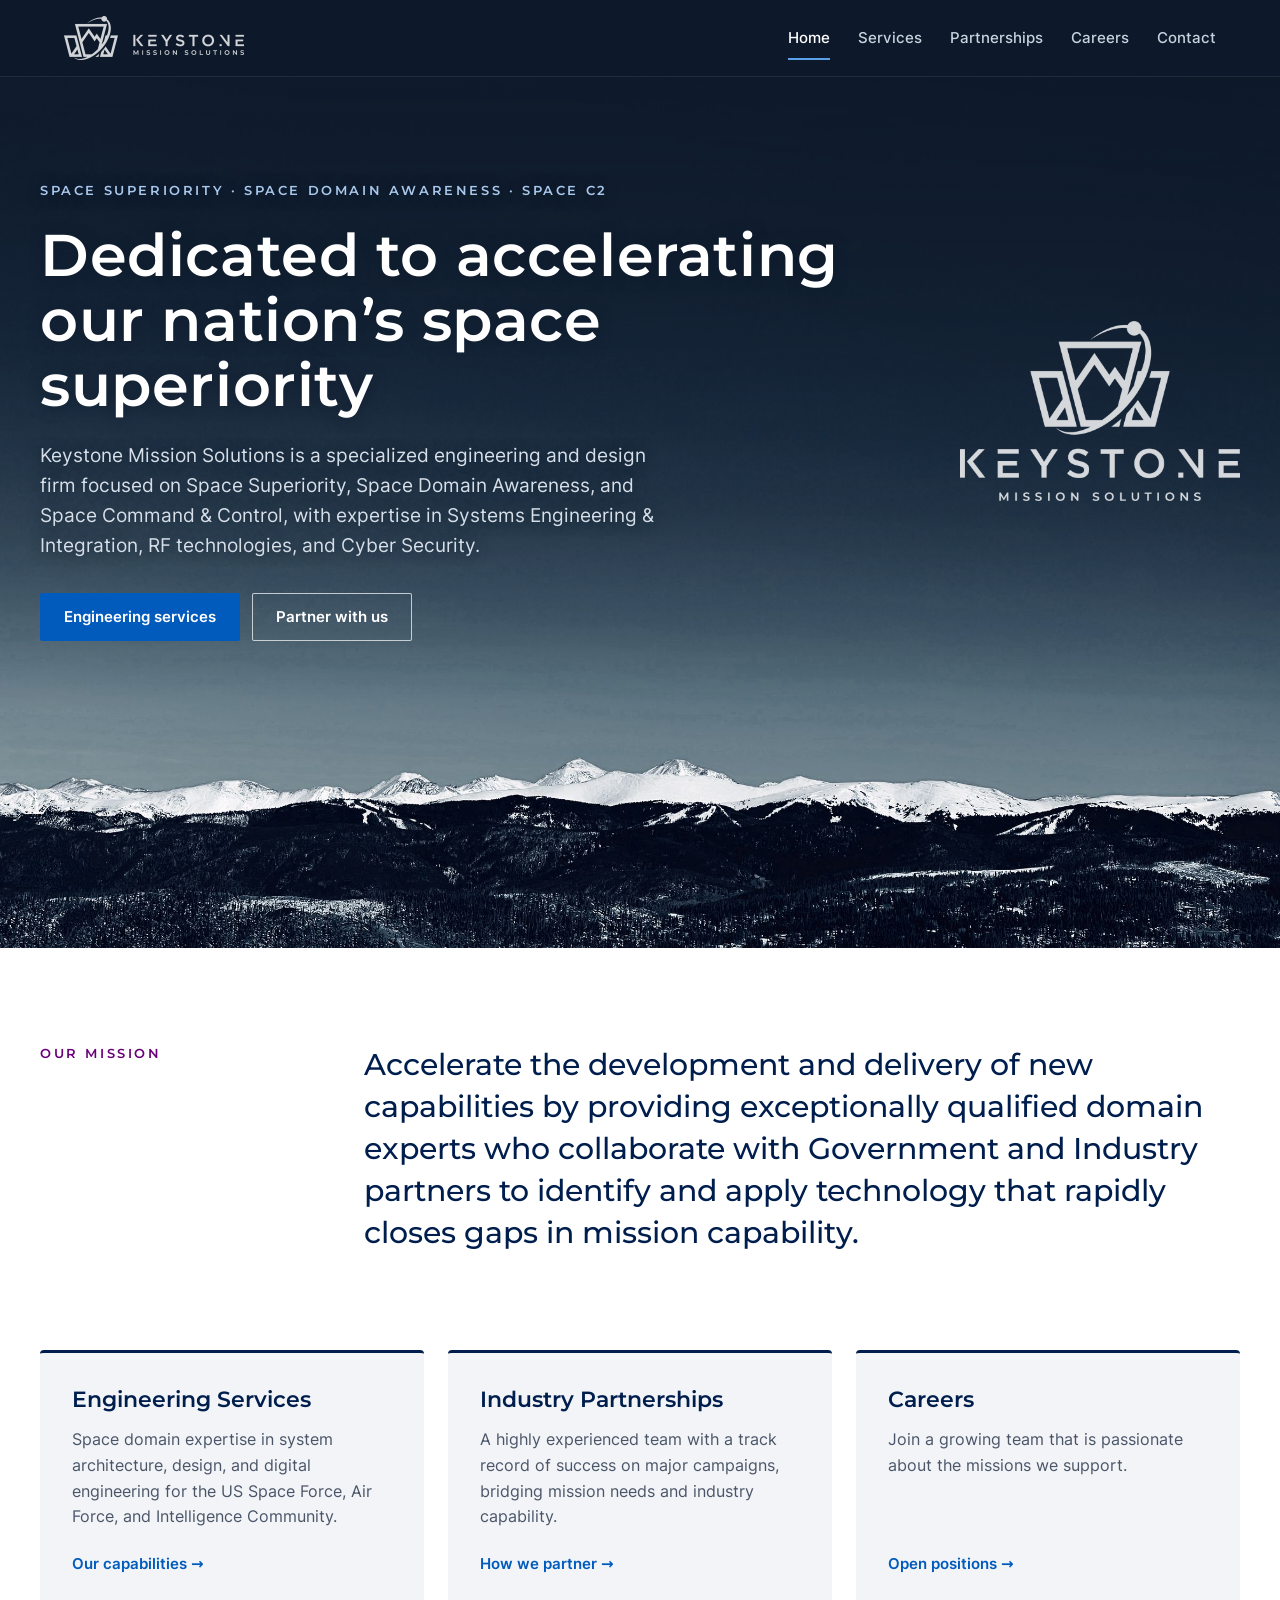
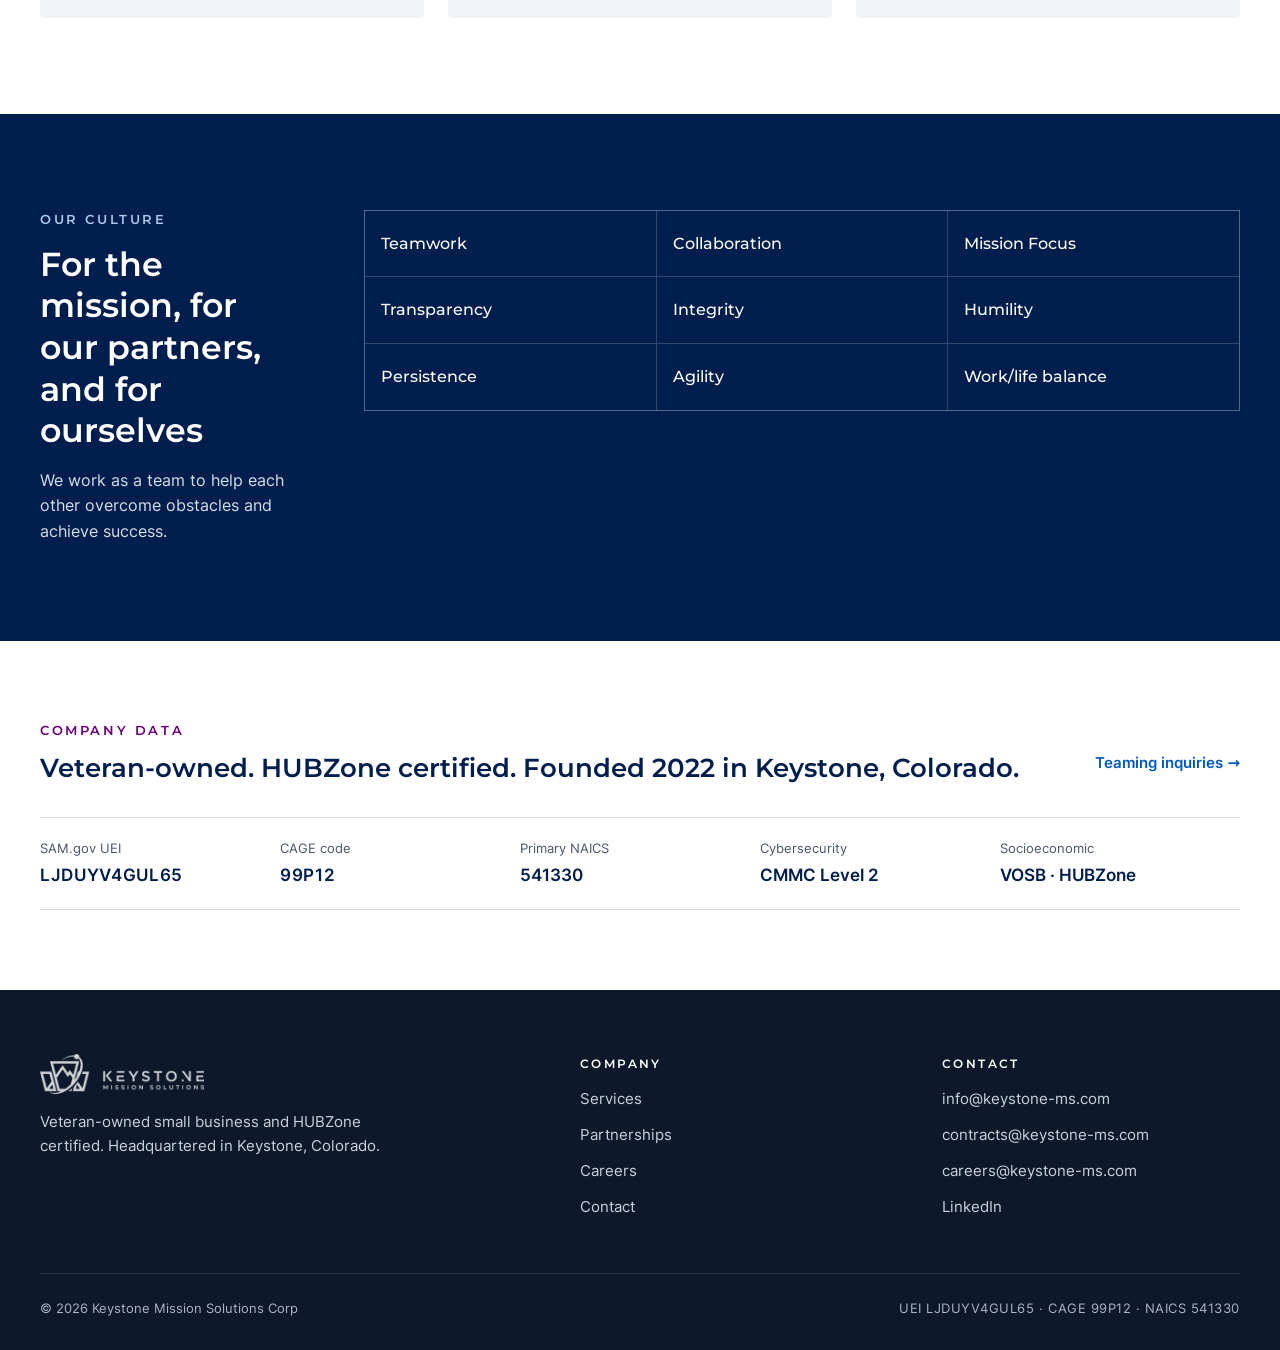
==== index.html @ 20e9da0e "Initial Keystone Mission Solutions website Co-Authored-By: Claude Opus 5.5 <noreply@anthropic.com> C" ====
<!doctype html>
<html lang="en">
<head>
<meta charset="utf-8">
<meta name="viewport" content="width=device-width, initial-scale=1">
<meta http-equiv="Content-Security-Policy" content="default-src 'self'; img-src 'self'; style-src 'self'; font-src 'self'; script-src 'self'; connect-src 'none'; object-src 'none'; frame-src 'none'; base-uri 'self'; form-action 'none'">
<meta name="referrer" content="strict-origin-when-cross-origin">
<title>Keystone Mission Solutions | Space Engineering & Mission Solutions</title>
<meta name="description" content="Keystone Mission Solutions is a veteran-owned, HUBZone-certified engineering and design firm focused on Space Superiority, Space Domain Awareness, and Space Command & Control.">
<link rel="canonical" href="https://keystone-ms.com/">
<meta property="og:type" content="website">
<meta property="og:site_name" content="Keystone Mission Solutions">
<meta property="og:title" content="Keystone Mission Solutions | Space Engineering & Mission Solutions">
<meta property="og:description" content="Keystone Mission Solutions is a veteran-owned, HUBZone-certified engineering and design firm focused on Space Superiority, Space Domain Awareness, and Space Command & Control.">
<meta property="og:url" content="https://keystone-ms.com/">
<meta property="og:image" content="https://keystone-ms.com/assets/img/og-image.jpg">
<meta name="twitter:card" content="summary_large_image">
<link rel="icon" href="favicon.ico" sizes="any">
<link rel="icon" type="image/png" href="assets/img/favicon-32.png">
<link rel="apple-touch-icon" href="assets/img/apple-touch-icon.png">
<link rel="preload" href="assets/fonts/montserrat-latin-600-normal.woff2" as="font" type="font/woff2" crossorigin>
<link rel="stylesheet" href="assets/css/site.css">
<script src="assets/js/site.js" defer></script>
</head>
<body>
<a class="skip" href="#main">Skip to content</a>
<header class="site-header">
  <div class="site-header__inner">
    <a class="site-header__logo" href="./" aria-label="Keystone Mission Solutions home"><img src="assets/img/logo-horizontal-white.png" alt="Keystone Mission Solutions" width="180" height="44"></a>
    <nav aria-label="Main">
      <ul class="nav">
        <li><a href="./" aria-current="page">Home</a></li>
        <li><a href="services.html">Services</a></li>
        <li><a href="partnerships.html">Partnerships</a></li>
        <li><a href="careers.html">Careers</a></li>
        <li><a href="contact.html">Contact</a></li>
      </ul>
    </nav>
  </div>
</header>
<main id="main">

<section class="hero">
  <div class="wrap hero__inner">
    <div class="hero__text stack">
      <p class="eyebrow eyebrow--light">Space Superiority &middot; Space Domain Awareness &middot; Space C2</p>
      <h1 class="h1 h1--hero">Dedicated to accelerating our nation&rsquo;s space superiority</h1>
      <p class="lead lead--dark">Keystone Mission Solutions is a specialized engineering and design firm focused on Space Superiority, Space Domain Awareness, and Space Command &amp; Control, with expertise in Systems Engineering &amp; Integration, RF technologies, and Cyber Security.</p>
      <div class="btn-row">
        <a class="btn btn--primary" href="services.html">Engineering services</a>
        <a class="btn btn--ghost" href="partnerships.html">Partner with us</a>
      </div>
    </div>
    <div class="hero__logo"><img src="assets/img/logo-stacked-white.png" alt="" width="440" height="283"></div>
  </div>
</section>

<section class="sec">
  <div class="wrap split">
    <p class="eyebrow split__side">Our mission</p>
    <p class="statement split__main">Accelerate the development and delivery of new capabilities by providing exceptionally qualified domain experts who collaborate with Government and Industry partners to identify and apply technology that rapidly closes gaps in mission capability.</p>
  </div>
</section>

<section class="sec sec--top0">
  <div class="wrap cards">
    <article class="card card--rule">
      <h2 class="h3">Engineering Services</h2>
      <p class="grow muted">Space domain expertise in system architecture, design, and digital engineering for the US Space Force, Air Force, and Intelligence Community.</p>
      <a class="text-link" href="services.html">Our capabilities &rarr;</a>
    </article>
    <article class="card card--rule">
      <h2 class="h3">Industry Partnerships</h2>
      <p class="grow muted">A highly experienced team with a track record of success on major campaigns, bridging mission needs and industry capability.</p>
      <a class="text-link" href="partnerships.html">How we partner &rarr;</a>
    </article>
    <article class="card card--rule">
      <h2 class="h3">Careers</h2>
      <p class="grow muted">Join a growing team that is passionate about the missions we support.</p>
      <a class="text-link" href="careers.html">Open positions &rarr;</a>
    </article>
  </div>
</section>

<section class="sec sec--navy">
  <div class="wrap split split--wide-gap">
    <div class="split__side stack stack--md">
      <p class="eyebrow eyebrow--light">Our culture</p>
      <h2 class="h2 h2--fluid">For the mission, for our partners, and for ourselves</h2>
      <p class="soft">We work as a team to help each other overcome obstacles and achieve success.</p>
    </div>
    <ul class="tiles tiles--3 tiles--dark tiles--values flex-main">
      <li>Teamwork</li><li>Collaboration</li><li>Mission Focus</li>
      <li>Transparency</li><li>Integrity</li><li>Humility</li>
      <li>Persistence</li><li>Agility</li><li>Work/life balance</li>
    </ul>
  </div>
</section>

<section class="sec sec--tight" aria-labelledby="company-data">
  <div class="wrap stack stack--lg">
    <div class="data-head">
      <div class="stack stack--sm">
        <p class="eyebrow">Company data</p>
        <h2 class="h2 h2--sm" id="company-data">Veteran-owned. HUBZone certified. Founded 2022 in Keystone, Colorado.</h2>
      </div>
      <a class="text-link" href="contact.html">Teaming inquiries &rarr;</a>
    </div>
    <dl class="data">
      <div><dt>SAM.gov UEI</dt><dd class="code">LJDUYV4GUL65</dd></div>
      <div><dt>CAGE code</dt><dd class="code">99P12</dd></div>
      <div><dt>Primary NAICS</dt><dd>541330</dd></div>
      <div><dt>Cybersecurity</dt><dd>CMMC Level 2</dd></div>
      <div><dt>Socioeconomic</dt><dd>VOSB &middot; HUBZone</dd></div>
    </dl>
  </div>
</section>
</main>
<footer class="site-footer">
  <div class="wrap">
    <div class="site-footer__cols">
      <div class="site-footer__brand">
        <img src="assets/img/logo-horizontal-white.png" alt="Keystone Mission Solutions" width="163" height="40">
        <p>Veteran-owned small business and HUBZone certified. Headquartered in Keystone, Colorado.</p>
      </div>
      <nav class="site-footer__col" aria-label="Footer">
        <h2>Company</h2>
        <ul>
          <li><a href="services.html">Services</a></li>
          <li><a href="partnerships.html">Partnerships</a></li>
          <li><a href="careers.html">Careers</a></li>
          <li><a href="contact.html">Contact</a></li>
        </ul>
      </nav>
      <div class="site-footer__col">
        <h2>Contact</h2>
        <ul>
          <li><a data-user="info" href="contact.html">info [at] keystone-ms.com</a></li>
          <li><a data-user="contracts" href="contact.html">contracts [at] keystone-ms.com</a></li>
          <li><a data-user="careers" href="contact.html">careers [at] keystone-ms.com</a></li>
          <li><a href="https://www.linkedin.com/company/keystone-ms" rel="noopener">LinkedIn</a></li>
        </ul>
      </div>
    </div>
    <div class="site-footer__base">
      <p>&copy; 2026 Keystone Mission Solutions Corp</p>
      <p class="code">UEI LJDUYV4GUL65 &middot; CAGE 99P12 &middot; NAICS 541330</p>
    </div>
  </div>
</footer>
</body>
</html>
---- assets/css/site.css ----
/* Keystone Mission Solutions — site styles */

@font-face { font-family: "Inter"; font-weight: 400; font-style: normal; font-display: swap; src: url("../fonts/inter-latin-400-normal.woff2") format("woff2"); }
@font-face { font-family: "Inter"; font-weight: 500; font-style: normal; font-display: swap; src: url("../fonts/inter-latin-500-normal.woff2") format("woff2"); }
@font-face { font-family: "Inter"; font-weight: 600; font-style: normal; font-display: swap; src: url("../fonts/inter-latin-600-normal.woff2") format("woff2"); }
@font-face { font-family: "Montserrat"; font-weight: 500; font-style: normal; font-display: swap; src: url("../fonts/montserrat-latin-500-normal.woff2") format("woff2"); }
@font-face { font-family: "Montserrat"; font-weight: 600; font-style: normal; font-display: swap; src: url("../fonts/montserrat-latin-600-normal.woff2") format("woff2"); }

:root {
  --navy: #001E4D;
  --blue: #005BBC;
  --blue-dark: #004A99;
  --purple: #6A0079;
  --night: #0D192A;
  --surface: #FFFFFF;
  --surface-alt: #F2F4F7;
  --ink: #001E4D;
  --ink-muted: #4A5568;
  --hairline: #D5DBE3;
  --on-dark: #FFFFFF;
  --on-dark-soft: #D6DEE8;
  --on-dark-muted: #A9B4C4;
  --sky: #A9C8EC;
  --display: "Montserrat", system-ui, sans-serif;
  --sans: "Inter", system-ui, -apple-system, "Segoe UI", sans-serif;
}

*, *::before, *::after { box-sizing: border-box; }
html { -webkit-text-size-adjust: 100%; }
body { margin: 0; background: var(--surface); color: var(--ink); font-family: var(--sans); font-size: 16px; line-height: 1.6; }
img { max-width: 100%; height: auto; display: block; }
a { color: var(--blue); }
a:hover { color: var(--navy); }
:focus-visible { outline: 3px solid #5AA0E8; outline-offset: 2px; }
h1, h2, h3, p, ul, dl, dd, figure { margin: 0; }
ul { list-style: none; padding: 0; }

.skip { position: absolute; left: -9999px; top: 0; background: var(--surface); color: var(--navy); padding: 12px 16px; z-index: 10; }
.skip:focus { left: 16px; top: 16px; }

.wrap { max-width: 1200px; margin: 0 auto; }
.sec { padding: 96px 24px; }
.sec--top0 { padding-top: 0; }
.sec--tight { padding: 80px 24px; }
.sec--alt { background: var(--surface-alt); }
.sec--navy { background: var(--navy); color: var(--on-dark); }
.stack { display: flex; flex-direction: column; gap: 24px; }
.stack--sm { gap: 12px; }
.stack--md { gap: 16px; }
.stack--lg { gap: 32px; }

/* Type */
.eyebrow { font-family: var(--display); font-weight: 600; font-size: 13px; line-height: 18px; letter-spacing: 0.2em; text-transform: uppercase; color: var(--purple); }
.eyebrow--light { color: var(--sky); }
.h1 { font-family: var(--display); font-weight: 600; font-size: clamp(32px, 4vw, 52px); line-height: 1.12; color: var(--on-dark); max-width: 800px; }
.h1--hero { font-size: clamp(34px, 4.6vw, 60px); line-height: 1.1; letter-spacing: 0.01em; max-width: 820px; }
.h2 { font-family: var(--display); font-weight: 600; font-size: 28px; line-height: 36px; }
.h2--sm { font-size: 26px; line-height: 34px; }
.h2--fluid { font-size: clamp(26px, 2.6vw, 34px); line-height: 1.25; }
.h3 { font-family: var(--display); font-weight: 600; font-size: 22px; line-height: 30px; }
.lead { font-size: 19px; line-height: 30px; }
.lead--dark { color: var(--on-dark-soft); max-width: 640px; }
.statement { font-family: var(--display); font-weight: 500; font-size: clamp(22px, 2.4vw, 30px); line-height: 1.4; }
.muted { color: var(--ink-muted); }
.soft { color: var(--on-dark-soft); }
.small { font-size: 14px; line-height: 22px; }

/* Buttons and links */
.btn { display: inline-flex; align-items: center; min-height: 48px; padding: 0 24px; border-radius: 2px; font-weight: 600; font-size: 15px; text-decoration: none; }
.btn--primary { background: var(--blue); color: #FFFFFF; }
.btn--primary:hover { background: var(--blue-dark); color: #FFFFFF; }
.btn--ghost { color: #FFFFFF; box-shadow: inset 0 0 0 1px rgba(255,255,255,.7); }
.btn--ghost:hover { background: rgba(255,255,255,.12); color: #FFFFFF; }
.btn--outline { color: var(--blue); box-shadow: inset 0 0 0 1px var(--blue); min-height: 44px; padding: 0 20px; }
.btn--outline:hover { background: var(--blue); color: #FFFFFF; }
.btn-row { display: flex; flex-wrap: wrap; gap: 12px; margin-top: 8px; }
.text-link { font-weight: 600; font-size: 15px; line-height: 44px; text-decoration: none; color: var(--blue); }
.text-link:hover { text-decoration: underline; color: var(--navy); }

/* Header */
.site-header { background: var(--night); border-bottom: 1px solid rgba(255,255,255,.08); }
.site-header__inner { max-width: 1200px; margin: 0 auto; padding: 16px 24px; display: flex; flex-wrap: wrap; align-items: center; justify-content: space-between; gap: 8px 32px; }
.site-header__logo img { height: 44px; width: auto; }
.nav { display: flex; flex-wrap: wrap; gap: 0 28px; }
.nav a { display: inline-block; font-weight: 500; font-size: 15px; line-height: 44px; color: #C9D2DE; text-decoration: none; }
.nav a:hover { color: #FFFFFF; }
.nav a[aria-current="page"] { color: #FFFFFF; box-shadow: inset 0 -2px 0 #5AA0E8; }

/* Photo banners */
.hero, .band {
  background: linear-gradient(180deg, rgba(13,25,42,.55) 0%, rgba(13,25,42,.3) 50%, rgba(13,25,42,0) 72%), url("../img/hero-2400.jpg") center bottom / cover no-repeat #0D192A;
}
@media (max-width: 900px) {
  .hero, .band {
    background-image: linear-gradient(180deg, rgba(13,25,42,.55) 0%, rgba(13,25,42,.3) 50%, rgba(13,25,42,0) 72%), url("../img/hero-1200.jpg");
  }
}
.hero h1, .hero p, .band h1, .band p { text-shadow: 0 1px 14px rgba(13,25,42,.65); }
.hero { padding: 104px 24px max(280px, 24vw); }
.band { padding: 88px 24px max(220px, 22vw); }
.band .stack { gap: 16px; }
.hero__inner { display: flex; flex-wrap: wrap-reverse; align-items: center; gap: 40px 56px; }
.hero__text { flex: 999 1 560px; min-width: 0; }
.hero__logo { flex: 1 1 280px; display: flex; justify-content: center; }
.hero__logo img { width: 100%; max-width: 440px; opacity: .82; }

/* Layout helpers */
.split { display: flex; flex-wrap: wrap; gap: 32px 64px; align-items: start; }
.split--wide-gap { gap: 40px 64px; }
.split__side { flex: 1 1 260px; min-width: 0; }
.split__main { flex: 999 1 560px; min-width: 0; }
.cards { display: grid; grid-template-columns: repeat(auto-fit, minmax(280px, 1fr)); gap: 24px; }
.card { display: flex; flex-direction: column; gap: 12px; padding: 32px; background: var(--surface-alt); border-radius: 4px; }
.card--rule { border-top: 3px solid var(--navy); }
.card--outline { background: transparent; border: 1px solid var(--hairline); border-top: 3px solid var(--navy); gap: 8px; }
.card p.grow { flex-grow: 1; }

/* Hairline tile grids */
.tiles { display: grid; gap: 1px; background: var(--hairline); border: 1px solid var(--hairline); }
.tiles--260 { grid-template-columns: repeat(auto-fill, minmax(260px, 1fr)); }
.tiles--190 { grid-template-columns: repeat(auto-fit, minmax(190px, 1fr)); }
.tiles--3 { grid-template-columns: repeat(3, minmax(0, 1fr)); }
.tiles--220 { grid-template-columns: repeat(auto-fill, minmax(220px, 1fr)); }
.tiles > li { background: var(--surface); display: flex; flex-direction: column; }
.tiles--num > li { gap: 12px; padding: 28px 24px; }
.tiles--num .num { font-family: var(--display); font-weight: 600; font-size: 13px; color: var(--purple); }
.tiles--num .name { font-family: var(--display); font-weight: 600; font-size: 19px; line-height: 26px; }
.tiles--names > li { gap: 4px; padding: 18px 16px; }
.tiles--names .name { font-family: var(--display); font-weight: 600; font-size: 18px; line-height: 24px; }
.tiles--names .full { font-size: 13px; line-height: 18px; color: var(--ink-muted); }
.tiles--dark { background: rgba(255,255,255,.18); border-color: rgba(255,255,255,.18); }
.tiles--dark > li { background: var(--navy); color: var(--on-dark); padding: 20px 16px; font-weight: 500; font-size: 16px; }
.tiles--values > li { font-family: var(--display); }
.flex-main { flex: 999 1 560px; min-width: 0; align-self: start; }

/* Lists */
.rule-list { border-top: 1px solid var(--hairline); }
.rule-list > li { padding: 14px 0; border-bottom: 1px solid var(--hairline); font-weight: 600; font-size: 16px; }
.jobs { border-top: 1px solid var(--hairline); }
.jobs > li { display: flex; flex-wrap: wrap; align-items: center; justify-content: space-between; gap: 12px 24px; padding: 24px 0; border-bottom: 1px solid var(--hairline); }
.jobs .title { font-family: var(--display); font-weight: 600; font-size: 20px; line-height: 28px; }

/* Company data */
.data { display: grid; grid-template-columns: repeat(auto-fit, minmax(170px, 1fr)); border-top: 1px solid var(--hairline); }
.data > div { padding: 20px 16px 20px 0; border-bottom: 1px solid var(--hairline); }
.data dt, .data-plain dt { font-size: 13px; line-height: 20px; color: var(--ink-muted); }
.data dd { margin-top: 4px; font-weight: 600; font-size: 17px; }
.data-plain { display: grid; grid-template-columns: repeat(auto-fit, minmax(150px, 1fr)); gap: 20px 24px; }
.data-plain dd { margin-top: 4px; font-weight: 600; font-size: 16px; }
.code { letter-spacing: 0.04em; }
.data-head { display: flex; flex-wrap: wrap; justify-content: space-between; align-items: end; gap: 16px; }

/* Prime contract */
.prime { display: flex; flex-wrap: wrap; align-items: center; gap: 32px 48px; padding: 32px; background: var(--navy); color: var(--on-dark); border-radius: 4px; }
.prime__text { flex: 1 1 320px; min-width: 0; display: flex; flex-direction: column; gap: 16px; }
.prime__title { font-family: var(--display); font-weight: 600; font-size: 24px; line-height: 32px; }
.prime__photos { flex: 999 1 560px; min-width: 0; display: flex; flex-direction: column; gap: 8px; }
.prime__photos .pair { display: grid; grid-template-columns: repeat(2, minmax(0, 1fr)); gap: 8px; }
.prime__photos img { width: 100%; aspect-ratio: 4 / 3; object-fit: cover; border-radius: 2px; }
.prime__photos figcaption { font-size: 13px; line-height: 20px; color: var(--on-dark-muted); }

/* Call to action */
.cta { display: flex; flex-wrap: wrap; align-items: center; justify-content: space-between; gap: 24px; }
.cta__text { display: flex; flex-direction: column; gap: 8px; max-width: 680px; }

/* Footer */
.site-footer { background: var(--night); color: #C9D2DE; padding: 64px 24px 32px; }
.site-footer__cols { display: flex; flex-wrap: wrap; gap: 40px 64px; }
.site-footer__brand { flex: 2 1 280px; display: flex; flex-direction: column; gap: 16px; }
.site-footer__brand img { height: 40px; width: auto; align-self: flex-start; }
.site-footer__brand p { max-width: 340px; font-size: 15px; line-height: 24px; }
.site-footer__col { flex: 1 1 200px; }
.site-footer h2 { margin-bottom: 8px; font-family: var(--display); font-weight: 600; font-size: 12px; letter-spacing: 0.2em; text-transform: uppercase; color: #FFFFFF; }
.site-footer a { color: #C9D2DE; text-decoration: none; font-size: 15px; line-height: 36px; }
.site-footer a:hover { color: #FFFFFF; text-decoration: underline; }
.site-footer__base { margin-top: 48px; display: flex; flex-wrap: wrap; justify-content: space-between; gap: 8px 24px; padding-top: 24px; border-top: 1px solid rgba(255,255,255,.12); font-size: 13px; line-height: 20px; color: var(--on-dark-muted); }

/* 404 */
.notfound { min-height: 50vh; }
.email-line a { font-weight: 600; font-size: 17px; line-height: 44px; text-decoration: none; overflow-wrap: anywhere; }
.email-line a:hover { text-decoration: underline; }
.skip-text { position: absolute; width: 1px; height: 1px; overflow: hidden; clip: rect(0 0 0 0); clip-path: inset(50%); white-space: nowrap; }

/* Phone adjustments */
@media (max-width: 560px) {
  .tiles--values > li { font-family: var(--sans); font-size: 13px; padding: 16px 8px; hyphens: auto; overflow-wrap: break-word; }
  .data { grid-template-columns: repeat(2, minmax(0, 1fr)); }
  .data > div:last-child:nth-child(odd) { grid-column: 1 / -1; }
  .data-plain { grid-template-columns: repeat(2, minmax(0, 1fr)); }
  .data-plain > div:last-child:nth-child(odd) { grid-column: 1 / -1; }
  .nav { gap: 0 20px; }
}

/* Header and footer logos match the light gray hero logo */
.site-header__logo img, .site-footer__brand img { opacity: .82; }
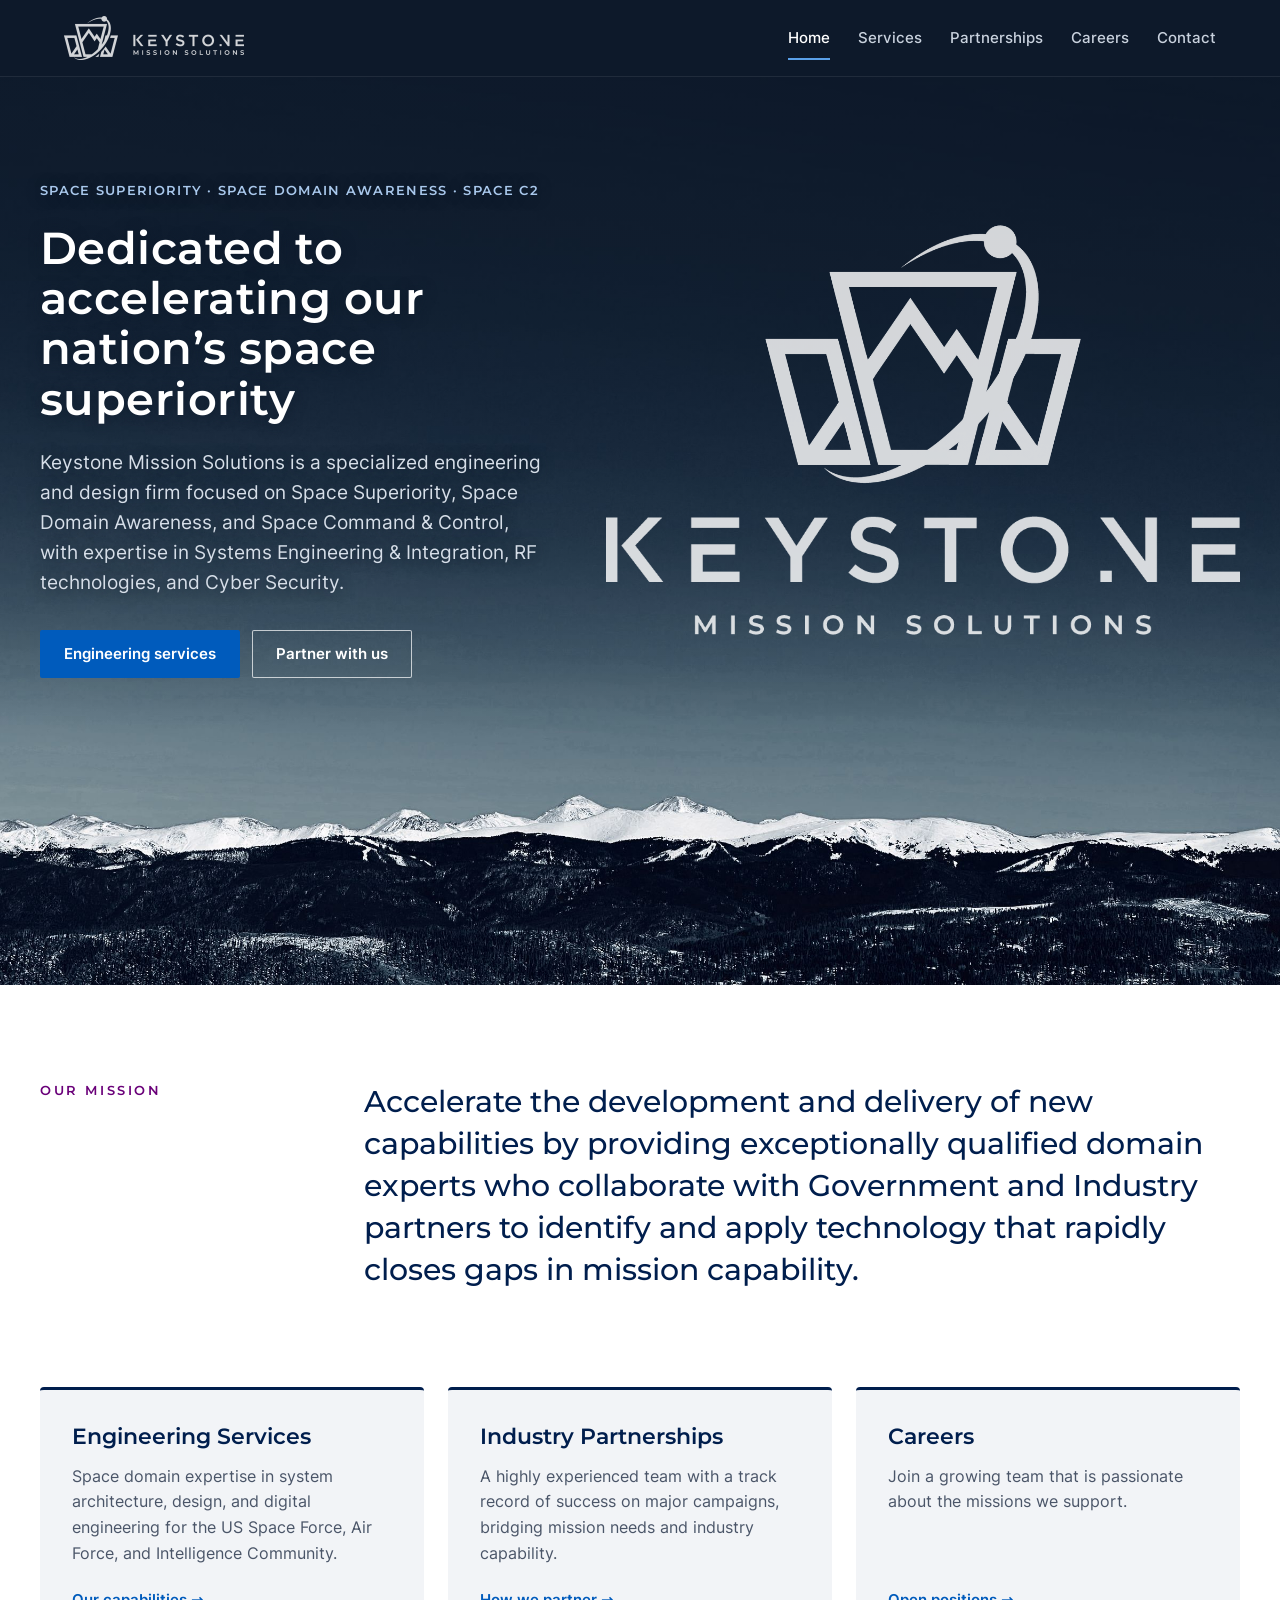
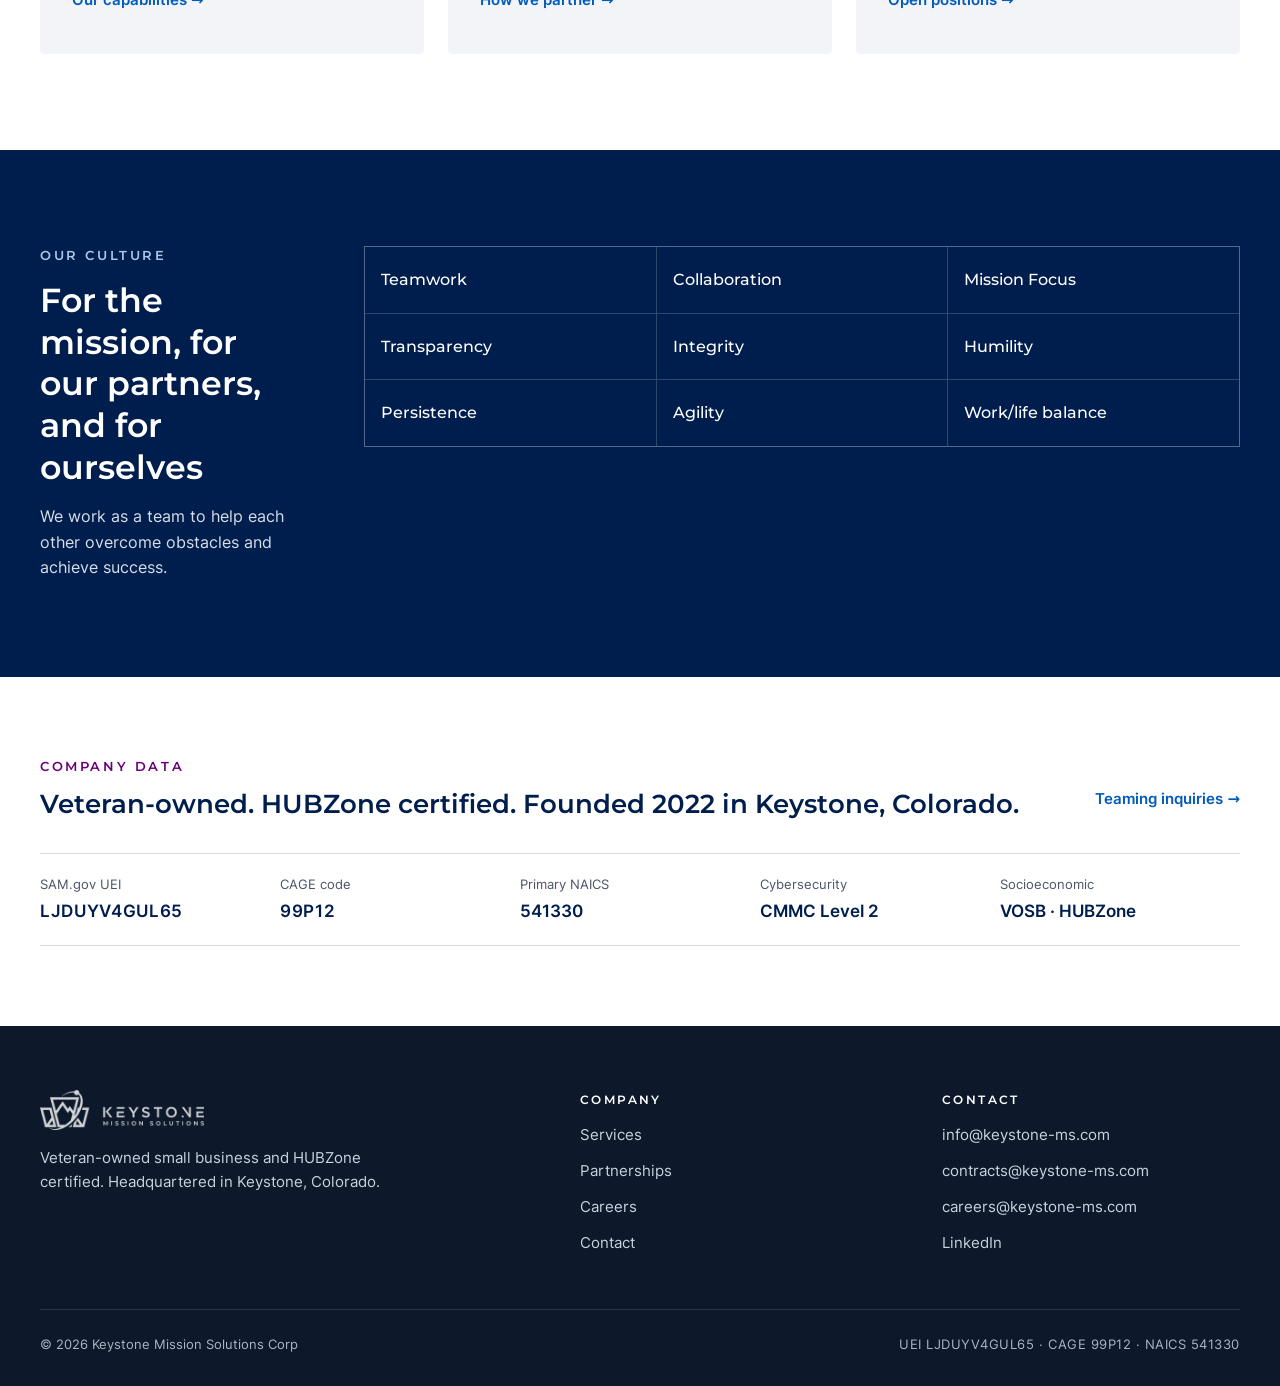
==== commit 821f7230: "Move animated logo to Home hero with wordmark; loop with 5s hold; restore plain Partnerships banner " ====
--- a/index.html
+++ b/index.html
@@ -51,7 +51,16 @@
         <a class="btn btn--ghost" href="partnerships.html">Partner with us</a>
       </div>
     </div>
-    <div class="hero__logo"><img src="assets/img/logo-stacked-white.png" alt="" width="440" height="283"></div>
+    <div class="hero__logo lockup">
+      <div class="assemble" aria-hidden="true">
+        <img class="k" src="assets/img/mark-keystone.png" alt="" width="600" height="492">
+        <img class="ks" src="assets/img/mark-keystone-solid.png" alt="" width="600" height="492">
+        <img class="m" src="assets/img/mark-mountain.png" alt="" width="600" height="492">
+        <img class="n" src="assets/img/mark-notch.png" alt="" width="600" height="492">
+        <img class="o" src="assets/img/mark-orbit.png" alt="" width="600" height="492">
+      </div>
+      <img class="lockup__word" src="assets/img/wordmark-white.png" alt="Keystone Mission Solutions" width="936" height="181">
+    </div>
   </div>
 </section>
 
--- a/assets/css/site.css
+++ b/assets/css/site.css
@@ -53,7 +53,8 @@
 .eyebrow { font-family: var(--display); font-weight: 600; font-size: 13px; line-height: 18px; letter-spacing: 0.2em; text-transform: uppercase; color: var(--purple); }
 .eyebrow--light { color: var(--sky); }
 .h1 { font-family: var(--display); font-weight: 600; font-size: clamp(32px, 4vw, 52px); line-height: 1.12; color: var(--on-dark); max-width: 800px; }
-.h1--hero { font-size: clamp(34px, 4.6vw, 60px); line-height: 1.1; letter-spacing: 0.01em; max-width: 820px; }
+.h1--hero { font-size: clamp(34px, 3.5vw, 50px); line-height: 1.12; letter-spacing: 0.01em; max-width: 820px; }
+.hero .eyebrow { letter-spacing: 0.1em; text-wrap: balance; }
 .h2 { font-family: var(--display); font-weight: 600; font-size: 28px; line-height: 36px; }
 .h2--sm { font-size: 26px; line-height: 34px; }
 .h2--fluid { font-size: clamp(26px, 2.6vw, 34px); line-height: 1.25; }
@@ -100,9 +101,7 @@
 .band { padding: 88px 24px max(220px, 22vw); }
 .band .stack { gap: 16px; }
 .hero__inner { display: flex; flex-wrap: wrap-reverse; align-items: center; gap: 40px 56px; }
-.hero__text { flex: 999 1 560px; min-width: 0; }
-.hero__logo { flex: 1 1 280px; display: flex; justify-content: center; }
-.hero__logo img { width: 100%; max-width: 440px; opacity: .82; }
+.hero__text { flex: 999 1 480px; min-width: 0; }
 
 /* Layout helpers */
 .split { display: flex; flex-wrap: wrap; gap: 32px 64px; align-items: start; }
@@ -193,3 +192,42 @@
 
 /* Header and footer logos match the light gray hero logo */
 .site-header__logo img, .site-footer__brand img { opacity: .82; }
+
+/* Subcontract card */
+.sub .muted { max-width: 820px; }
+.lists-gap { margin-top: 16px; }
+.statement--sm { font-size: 22px; line-height: 32px; }
+
+/* Home hero: animated mark (keystone, then mountains, then orbit) over the wordmark.
+   One 9s cycle: builds in about 3s, holds the finished logo 5s, fades, and repeats.
+   The solid keystone sits over the cut one and fades out as the orbit lands, opening the gaps. */
+.lockup { flex: 0 1 634px; display: flex; flex-direction: column; align-items: center; opacity: .82; margin: 0 auto; }
+.lockup__word { width: 100%; height: auto; margin-top: 4.6%; }
+.assemble { position: relative; width: 50.5%; aspect-ratio: 600 / 492; animation: loop-fade 9s linear infinite; }
+.assemble img { position: absolute; inset: 0; width: 100%; height: 100%; }
+.assemble .ks { animation: loop-ks 9s linear infinite; }
+.assemble .k  { animation: loop-k 9s linear infinite; }
+.assemble .m  { animation: loop-m 9s linear infinite; }
+.assemble .n  { animation: loop-n 9s linear infinite; }
+.assemble .o  { transform-origin: 43% 52.7%; animation: loop-o 9s linear infinite; }
+@keyframes loop-fade { 0%, 90% { opacity: 1; } 95.5%, 100% { opacity: 0; } }
+@keyframes loop-ks {
+  0%, 2.2% { opacity: 0; transform: translateY(18px) scale(.96); animation-timing-function: cubic-bezier(.2,.7,.2,1); }
+  12.2%, 28.3% { opacity: 1; transform: none; animation-timing-function: ease-in; }
+  33.3%, 100% { opacity: 0; transform: none; }
+}
+@keyframes loop-k { 0%, 28.29% { opacity: 0; } 28.3%, 100% { opacity: 1; } }
+@keyframes loop-m {
+  0%, 11.1% { opacity: 0; clip-path: inset(100% 0 0 0); animation-timing-function: ease-out; }
+  22.2%, 100% { opacity: 1; clip-path: inset(0 0 0 0); }
+}
+@keyframes loop-n {
+  0%, 11.1% { opacity: 0; clip-path: inset(100% 0 0 0); animation-timing-function: ease-out; }
+  22.2%, 28.3% { opacity: 1; clip-path: inset(0 0 0 0); animation-timing-function: ease-in; }
+  33.3%, 100% { opacity: 0; clip-path: inset(0 0 0 0); }
+}
+@keyframes loop-o {
+  0%, 20% { opacity: 0; transform: rotate(-40deg) scale(1.12); animation-timing-function: cubic-bezier(.2,.7,.2,1); }
+  34.4%, 100% { opacity: 1; transform: none; }
+}
+@media (prefers-reduced-motion: reduce) { .assemble, .assemble img { animation: none; } .assemble .ks, .assemble .n { display: none; } }
